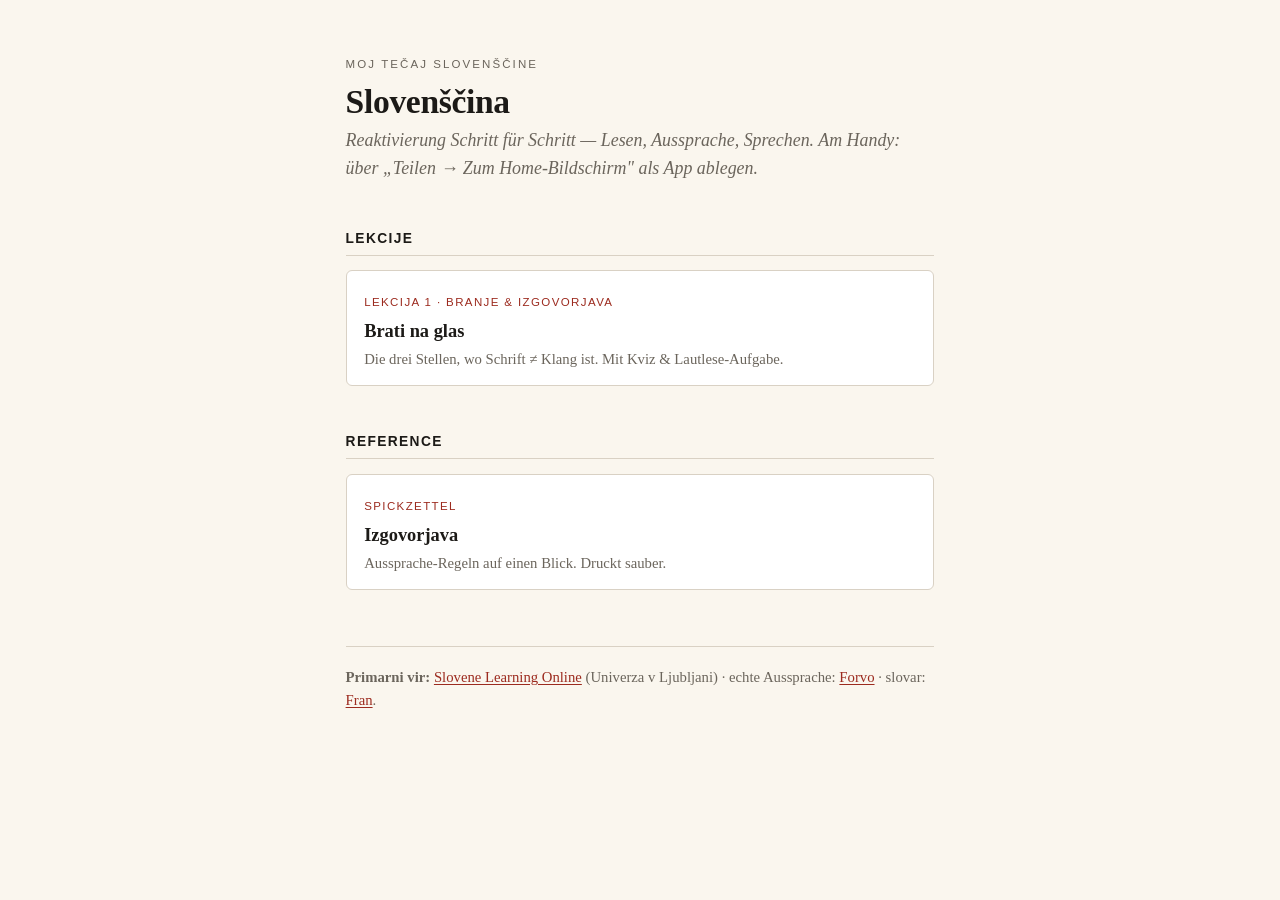
==== index.html @ 1b26b67b "Lektion 1 (Aussprache/Lautlesen) + Workspace-Setup + Kurs-Startseite - MISSION/RESOURCES/Learning-Re" ====
<!DOCTYPE html>
<html lang="de">
<head>
<meta charset="utf-8">
<meta name="viewport" content="width=device-width, initial-scale=1">
<meta name="apple-mobile-web-app-capable" content="yes">
<meta name="apple-mobile-web-app-title" content="Slovenščina">
<meta name="theme-color" content="#faf6ee">
<title>Slovenščina — moj tečaj</title>
<link rel="stylesheet" href="assets/teach.css">
<style>
  .toc { list-style: none; padding: 0; margin: 0; }
  .toc li { margin: 0; }
  .toc a {
    display: block; background: #fff; border: 1px solid var(--rule);
    border-radius: 6px; padding: 0.9rem 1.1rem; margin: 0.6rem 0;
    text-decoration: none; color: var(--ink);
  }
  .toc a:hover { border-color: var(--accent); }
  .toc .num { font-family: var(--sans); font-size: 0.72rem; letter-spacing: 0.12em;
    text-transform: uppercase; color: var(--accent); }
  .toc .ttl { font-size: 1.15rem; font-weight: 600; margin: 0.15rem 0; }
  .toc .sub { font-size: 0.92rem; color: var(--muted); }
</style>
</head>
<body>
<p class="eyebrow">Moj tečaj slovenščine</p>
<h1>Slovenščina</h1>
<p class="lede">Reaktivierung Schritt für Schritt — Lesen, Aussprache, Sprechen. Am Handy: über „Teilen → Zum Home-Bildschirm" als App ablegen.</p>

<h2>Lekcije</h2>
<ul class="toc">
  <li><a href="lessons/0001-brati-na-glas.html">
    <span class="num">Lekcija 1 · Branje &amp; izgovorjava</span>
    <div class="ttl">Brati na glas</div>
    <div class="sub">Die drei Stellen, wo Schrift ≠ Klang ist. Mit Kviz &amp; Lautlese-Aufgabe.</div>
  </a></li>
</ul>

<h2>Reference</h2>
<ul class="toc">
  <li><a href="reference/0001-izgovorjava.html">
    <span class="num">Spickzettel</span>
    <div class="ttl">Izgovorjava</div>
    <div class="sub">Aussprache-Regeln auf einen Blick. Druckt sauber.</div>
  </a></li>
</ul>

<div class="footer">
<p><strong>Primarni vir:</strong> <a href="https://www.slonline.si/">Slovene Learning Online</a> (Univerza v Ljubljani) ·
echte Aussprache: <a href="https://forvo.com/languages/sl/">Forvo</a> ·
slovar: <a href="https://fran.si/">Fran</a>.</p>
</div>
</body>
</html>
---- assets/teach.css ----
/* teach.css — shared stylesheet for all Slowenisch lessons & references.
   Editorial / Tufte-inspired. Warm paper, generous measure, prints cleanly. */

:root {
  --paper: #faf6ee;
  --ink: #1c1a17;
  --muted: #6b655c;
  --rule: #d9d1c4;
  --accent: #9c2b1f;      /* slovenska rdeča — for Slovenian text & emphasis */
  --accent-soft: #f0e3df;
  --good: #2f6b3a;
  --good-soft: #e3efe5;
  --sans: "Helvetica Neue", Arial, sans-serif;
  --serif: "Iowan Old Style", "Palatino Linotype", Palatino, Georgia, serif;
}

* { box-sizing: border-box; }

body {
  background: var(--paper);
  color: var(--ink);
  font-family: var(--serif);
  font-size: 19px;
  line-height: 1.55;
  max-width: 40rem;
  margin: 0 auto;
  padding: 3.5rem 1.6rem 6rem;
  text-rendering: optimizeLegibility;
  -webkit-font-smoothing: antialiased;
}

/* — Kopf — */
.eyebrow {
  font-family: var(--sans);
  font-size: 0.72rem;
  letter-spacing: 0.18em;
  text-transform: uppercase;
  color: var(--muted);
  margin: 0 0 0.6rem;
}
h1 {
  font-size: 2.1rem;
  line-height: 1.12;
  font-weight: 600;
  margin: 0 0 0.4rem;
  letter-spacing: -0.01em;
}
.lede {
  font-size: 1.12rem;
  color: var(--muted);
  font-style: italic;
  margin: 0 0 2.2rem;
}
h2 {
  font-family: var(--sans);
  font-size: 0.86rem;
  letter-spacing: 0.1em;
  text-transform: uppercase;
  font-weight: 700;
  margin: 2.8rem 0 0.9rem;
  padding-bottom: 0.35rem;
  border-bottom: 1px solid var(--rule);
}
h3 { font-size: 1.15rem; font-weight: 600; margin: 1.8rem 0 0.4rem; }
p { margin: 0 0 1rem; }
a { color: var(--accent); text-underline-offset: 2px; }

/* — Slowenisch hervorheben — */
.sl { color: var(--accent); font-weight: 600; font-style: normal; }
.ipa { font-family: var(--sans); color: var(--muted); font-size: 0.92em; }
.gloss { color: var(--muted); font-style: italic; }

/* — Regel-/Merkkarten — */
.card {
  background: #fff;
  border: 1px solid var(--rule);
  border-radius: 6px;
  padding: 1.1rem 1.3rem;
  margin: 1.2rem 0;
}
.card.rule { border-left: 4px solid var(--accent); }
.card .tag {
  font-family: var(--sans);
  font-size: 0.7rem;
  letter-spacing: 0.12em;
  text-transform: uppercase;
  color: var(--accent);
  display: block;
  margin-bottom: 0.4rem;
}

/* — Wort-Paar-Tabelle (geschrieben → gesprochen) — */
table.sound { width: 100%; border-collapse: collapse; margin: 1.2rem 0; font-size: 1rem; }
table.sound th {
  font-family: var(--sans); font-size: 0.7rem; letter-spacing: 0.1em;
  text-transform: uppercase; color: var(--muted); text-align: left;
  padding: 0.3rem 0.6rem; border-bottom: 1px solid var(--rule);
}
table.sound td { padding: 0.5rem 0.6rem; border-bottom: 1px solid var(--rule); vertical-align: baseline; }
table.sound td:first-child { font-weight: 600; color: var(--accent); }

/* — Quiz (siehe quiz.js) — */
.quiz { margin: 1.4rem 0; }
.quiz .q {
  background: #fff; border: 1px solid var(--rule); border-radius: 6px;
  padding: 1.1rem 1.3rem; margin: 0.9rem 0;
}
.quiz .prompt { font-weight: 600; margin-bottom: 0.8rem; }
.quiz .opts { display: flex; flex-direction: column; gap: 0.5rem; }
.quiz button.opt {
  font-family: var(--serif); font-size: 1rem; text-align: left;
  background: var(--paper); border: 1px solid var(--rule); border-radius: 5px;
  padding: 0.55rem 0.8rem; cursor: pointer; transition: background 0.12s, border-color 0.12s;
}
.quiz button.opt:hover { border-color: var(--accent); }
.quiz button.opt.correct { background: var(--good-soft); border-color: var(--good); color: var(--good); }
.quiz button.opt.wrong   { background: var(--accent-soft); border-color: var(--accent); color: var(--accent); }
.quiz .fb { font-size: 0.95rem; margin-top: 0.7rem; min-height: 1.2em; color: var(--muted); }
.quiz .fb.show { color: var(--ink); }

/* — Flip-Karten (Selbsttest: erst denken, dann aufdecken) — */
.flip {
  display: inline-block; background: #fff; border: 1px solid var(--rule);
  border-radius: 6px; padding: 0.5rem 0.9rem; margin: 0.3rem 0.3rem 0.3rem 0;
  cursor: pointer; user-select: none;
}
.flip .back { display: none; color: var(--accent); font-weight: 600; }
.flip.open .front { display: none; }
.flip.open .back { display: inline; }

/* — Fußzeile / Quellen — */
.footer { margin-top: 3.5rem; padding-top: 1.2rem; border-top: 1px solid var(--rule);
  font-size: 0.92rem; color: var(--muted); }
.footer a { color: var(--accent); }
.ask { background: var(--accent-soft); border-radius: 6px; padding: 0.9rem 1.1rem;
  font-size: 0.95rem; margin-top: 1.6rem; }

@media print {
  body { background: #fff; max-width: 100%; font-size: 12pt; padding: 1cm; }
  .quiz button.opt, .flip { border: 1px solid #999; }
  .flip .back { display: inline; }
  .flip .front { display: none; }
  a { color: var(--ink); text-decoration: none; }
}
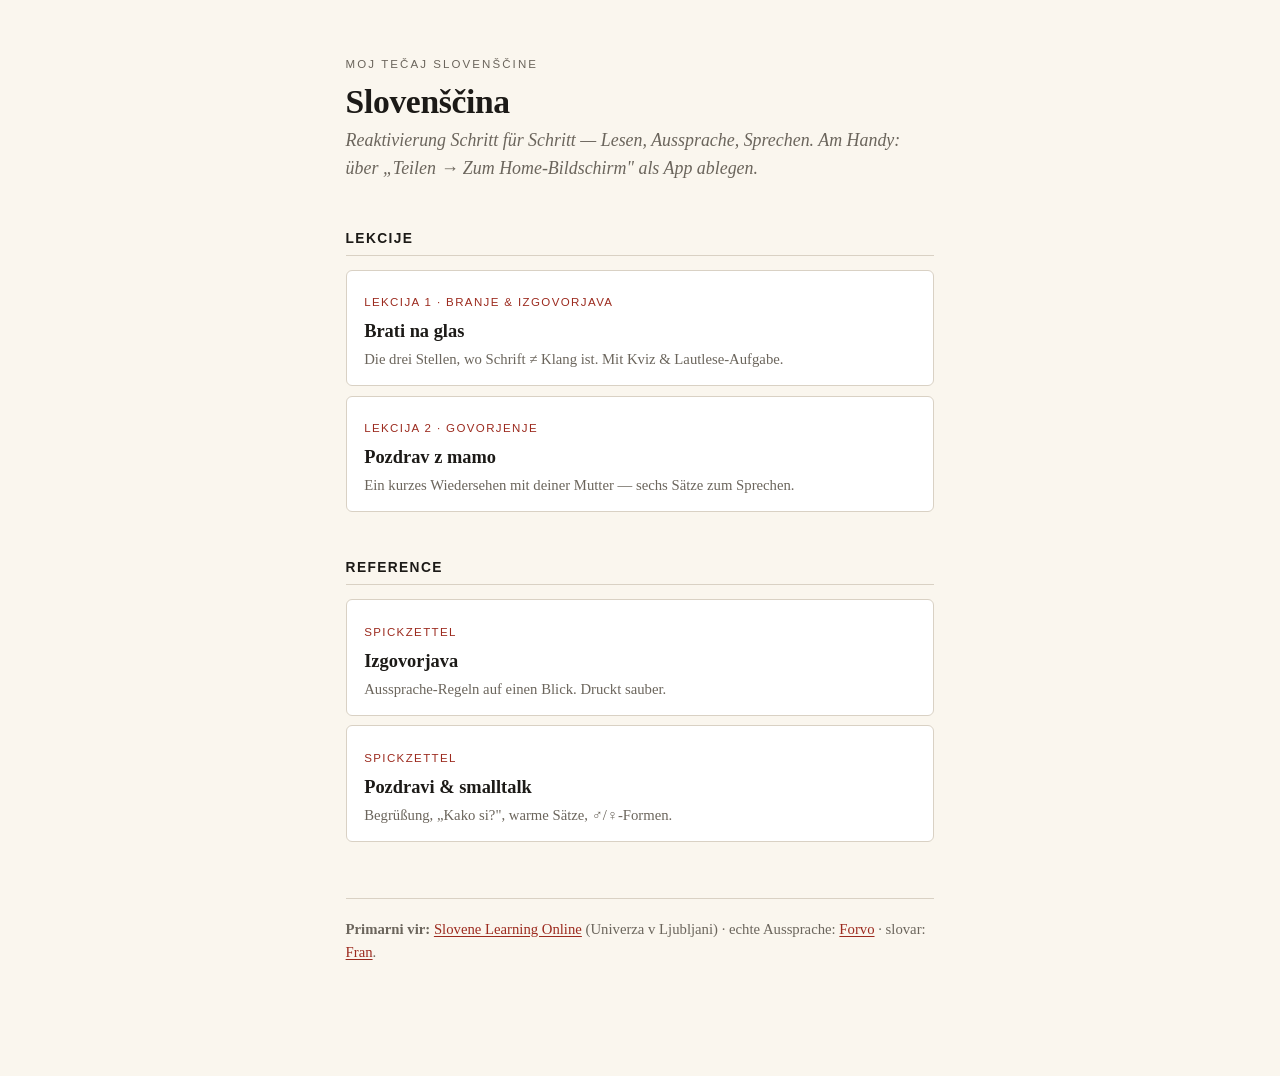
==== commit bf335b39: "Lektion 2: Pozdrav z mamo (Sprech-Lektion) + Phrasen-Referenz Co-Authored-By: Claude Opus 4.8 <norep" ====
--- a/index.html
+++ b/index.html
@@ -35,6 +35,11 @@
     <div class="ttl">Brati na glas</div>
     <div class="sub">Die drei Stellen, wo Schrift ≠ Klang ist. Mit Kviz &amp; Lautlese-Aufgabe.</div>
   </a></li>
+  <li><a href="lessons/0002-pozdrav-z-mamo.html">
+    <span class="num">Lekcija 2 · Govorjenje</span>
+    <div class="ttl">Pozdrav z mamo</div>
+    <div class="sub">Ein kurzes Wiedersehen mit deiner Mutter — sechs Sätze zum Sprechen.</div>
+  </a></li>
 </ul>
 
 <h2>Reference</h2>
@@ -43,6 +48,11 @@
     <span class="num">Spickzettel</span>
     <div class="ttl">Izgovorjava</div>
     <div class="sub">Aussprache-Regeln auf einen Blick. Druckt sauber.</div>
+  </a></li>
+  <li><a href="reference/0002-pozdravi.html">
+    <span class="num">Spickzettel</span>
+    <div class="ttl">Pozdravi &amp; smalltalk</div>
+    <div class="sub">Begrüßung, „Kako si?", warme Sätze, ♂/♀-Formen.</div>
   </a></li>
 </ul>
 
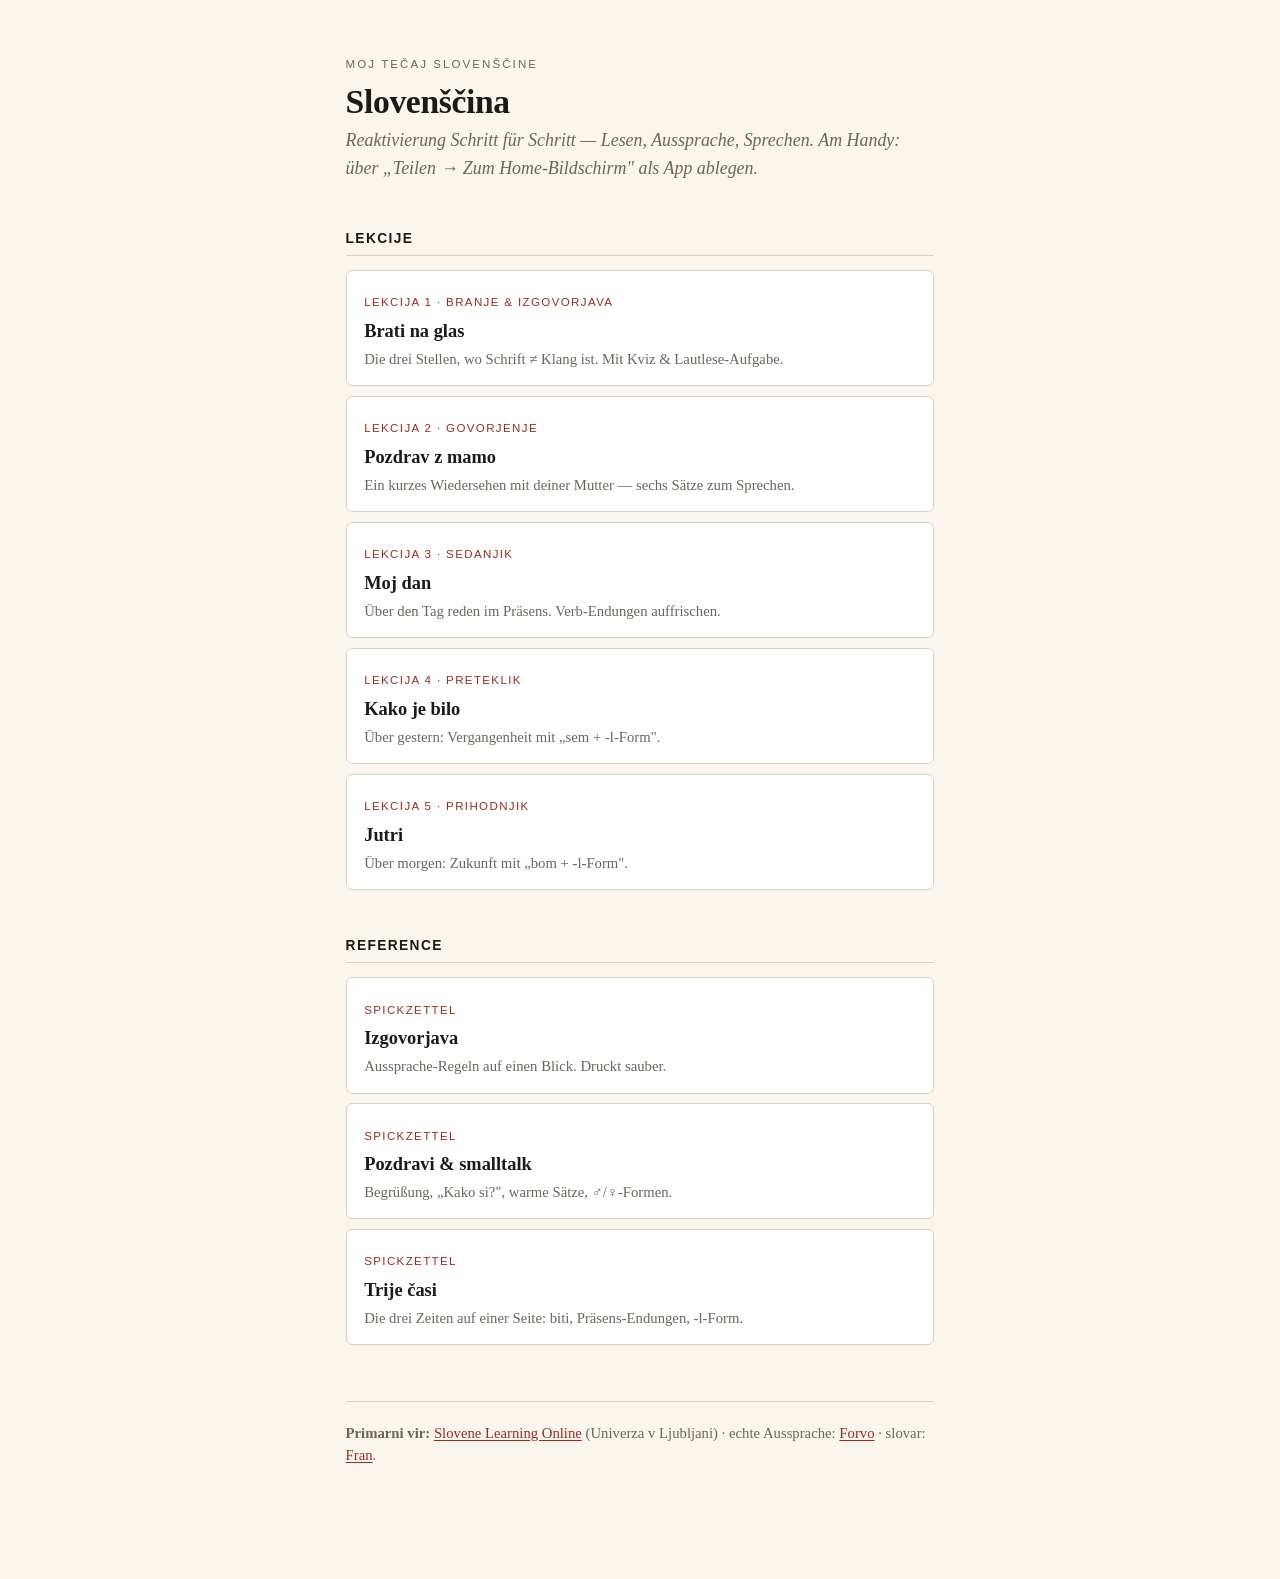
==== commit e0f5e104: "Lektionen 3-5: Zeiten (Präsens/Vergangenheit/Zukunft) + Grammatik-Referenz Trije časi - Lekcija 3 Se" ====
--- a/index.html
+++ b/index.html
@@ -40,6 +40,21 @@
     <div class="ttl">Pozdrav z mamo</div>
     <div class="sub">Ein kurzes Wiedersehen mit deiner Mutter — sechs Sätze zum Sprechen.</div>
   </a></li>
+  <li><a href="lessons/0003-moj-dan-sedanjik.html">
+    <span class="num">Lekcija 3 · Sedanjik</span>
+    <div class="ttl">Moj dan</div>
+    <div class="sub">Über den Tag reden im Präsens. Verb-Endungen auffrischen.</div>
+  </a></li>
+  <li><a href="lessons/0004-kako-je-bilo-preteklik.html">
+    <span class="num">Lekcija 4 · Preteklik</span>
+    <div class="ttl">Kako je bilo</div>
+    <div class="sub">Über gestern: Vergangenheit mit „sem + -l-Form".</div>
+  </a></li>
+  <li><a href="lessons/0005-jutri-prihodnjik.html">
+    <span class="num">Lekcija 5 · Prihodnjik</span>
+    <div class="ttl">Jutri</div>
+    <div class="sub">Über morgen: Zukunft mit „bom + -l-Form".</div>
+  </a></li>
 </ul>
 
 <h2>Reference</h2>
@@ -54,6 +69,11 @@
     <div class="ttl">Pozdravi &amp; smalltalk</div>
     <div class="sub">Begrüßung, „Kako si?", warme Sätze, ♂/♀-Formen.</div>
   </a></li>
+  <li><a href="reference/0003-trije-casi.html">
+    <span class="num">Spickzettel</span>
+    <div class="ttl">Trije časi</div>
+    <div class="sub">Die drei Zeiten auf einer Seite: biti, Präsens-Endungen, -l-Form.</div>
+  </a></li>
 </ul>
 
 <div class="footer">
--- a/assets/teach.css
+++ b/assets/teach.css
@@ -128,6 +128,23 @@
 .flip.open .front { display: none; }
 .flip.open .back { display: inline; }
 
+/* — Dialog (Sprech-Lektionen) — */
+.dlg { background: #fff; border: 1px solid var(--rule); border-radius: 6px; padding: 0.4rem 1.1rem; margin: 1.2rem 0; }
+.dlg .turn { padding: 0.7rem 0; border-bottom: 1px solid var(--rule); }
+.dlg .turn:last-child { border-bottom: 0; }
+.dlg .who { font-family: var(--sans); font-size: 0.68rem; letter-spacing: 0.12em; text-transform: uppercase; color: var(--muted); }
+.dlg .line { font-size: 1.18rem; color: var(--accent); font-weight: 600; margin: 0.15rem 0; }
+.dlg .de { font-size: 0.95rem; color: var(--muted); font-style: italic; }
+.dlg .say { font-family: var(--sans); font-size: 0.85rem; color: var(--ink); }
+
+/* — Konjugations-/Grammatik-Tabelle (drei Zeiten) — */
+table.conj { width: 100%; border-collapse: collapse; margin: 1.2rem 0; font-size: 1rem; }
+table.conj th { font-family: var(--sans); font-size: 0.7rem; letter-spacing: 0.1em;
+  text-transform: uppercase; color: var(--muted); text-align: left;
+  padding: 0.3rem 0.6rem; border-bottom: 1px solid var(--rule); }
+table.conj td { padding: 0.45rem 0.6rem; border-bottom: 1px solid var(--rule); }
+table.conj td.sl { color: var(--accent); font-weight: 600; }
+
 /* — Fußzeile / Quellen — */
 .footer { margin-top: 3.5rem; padding-top: 1.2rem; border-top: 1px solid var(--rule);
   font-size: 0.92rem; color: var(--muted); }
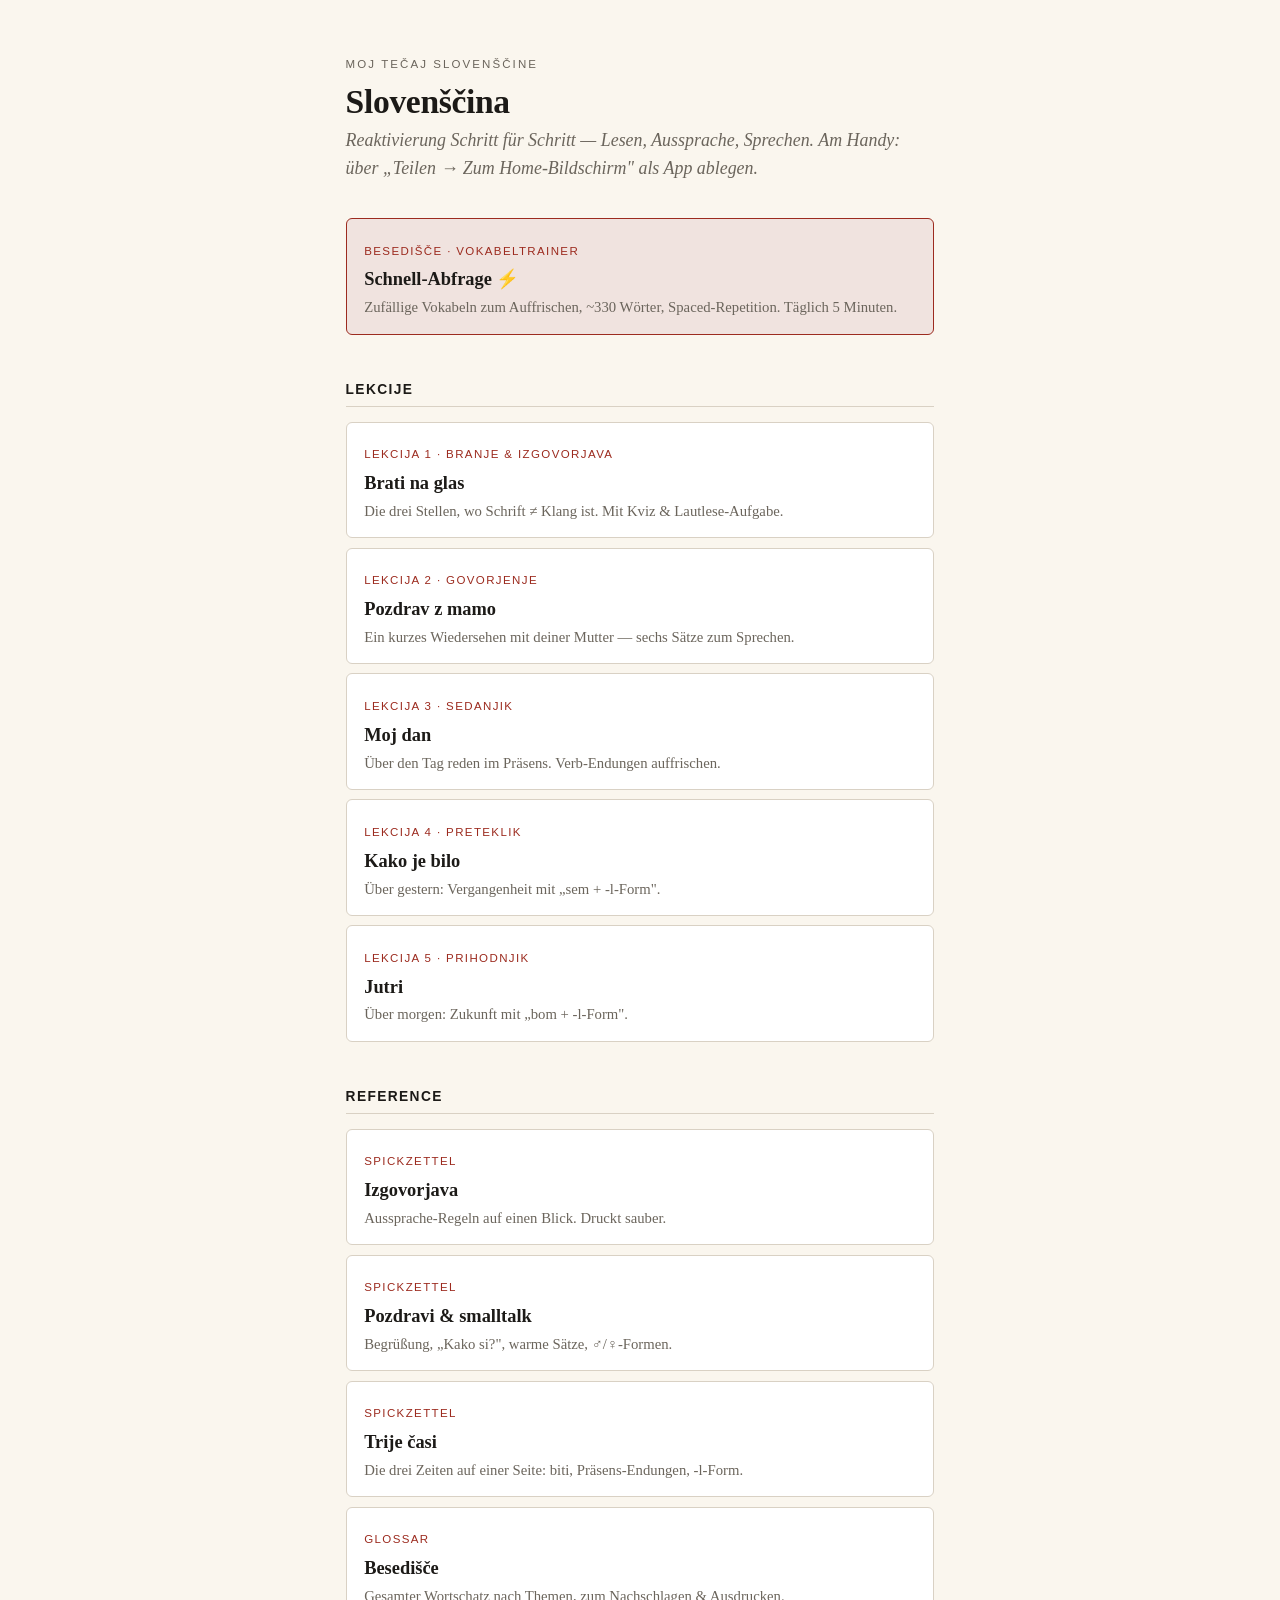
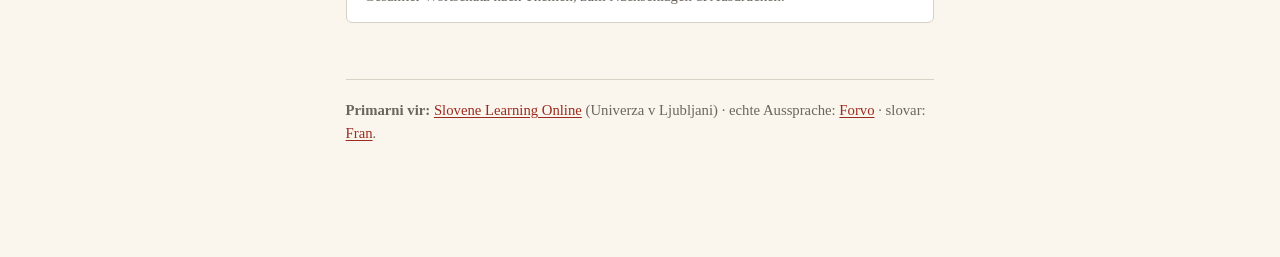
==== commit 9fb324f2: "Vokabeltrainer: 379 Wörter, zufällige Abfrage mit Leitner-Spaced-Repetition - assets/vocab-data.js (" ====
--- a/index.html
+++ b/index.html
@@ -27,6 +27,14 @@
 <p class="eyebrow">Moj tečaj slovenščine</p>
 <h1>Slovenščina</h1>
 <p class="lede">Reaktivierung Schritt für Schritt — Lesen, Aussprache, Sprechen. Am Handy: über „Teilen → Zum Home-Bildschirm" als App ablegen.</p>
+
+<ul class="toc">
+  <li><a href="vocab.html" style="border-color:var(--accent); background:var(--accent-soft);">
+    <span class="num">Besedišče · Vokabeltrainer</span>
+    <div class="ttl">Schnell-Abfrage ⚡</div>
+    <div class="sub">Zufällige Vokabeln zum Auffrischen, ~330 Wörter, Spaced-Repetition. Täglich 5 Minuten.</div>
+  </a></li>
+</ul>
 
 <h2>Lekcije</h2>
 <ul class="toc">
@@ -74,6 +82,11 @@
     <div class="ttl">Trije časi</div>
     <div class="sub">Die drei Zeiten auf einer Seite: biti, Präsens-Endungen, -l-Form.</div>
   </a></li>
+  <li><a href="reference/0004-besedisce.html">
+    <span class="num">Glossar</span>
+    <div class="ttl">Besedišče</div>
+    <div class="sub">Gesamter Wortschatz nach Themen, zum Nachschlagen & Ausdrucken.</div>
+  </a></li>
 </ul>
 
 <div class="footer">
